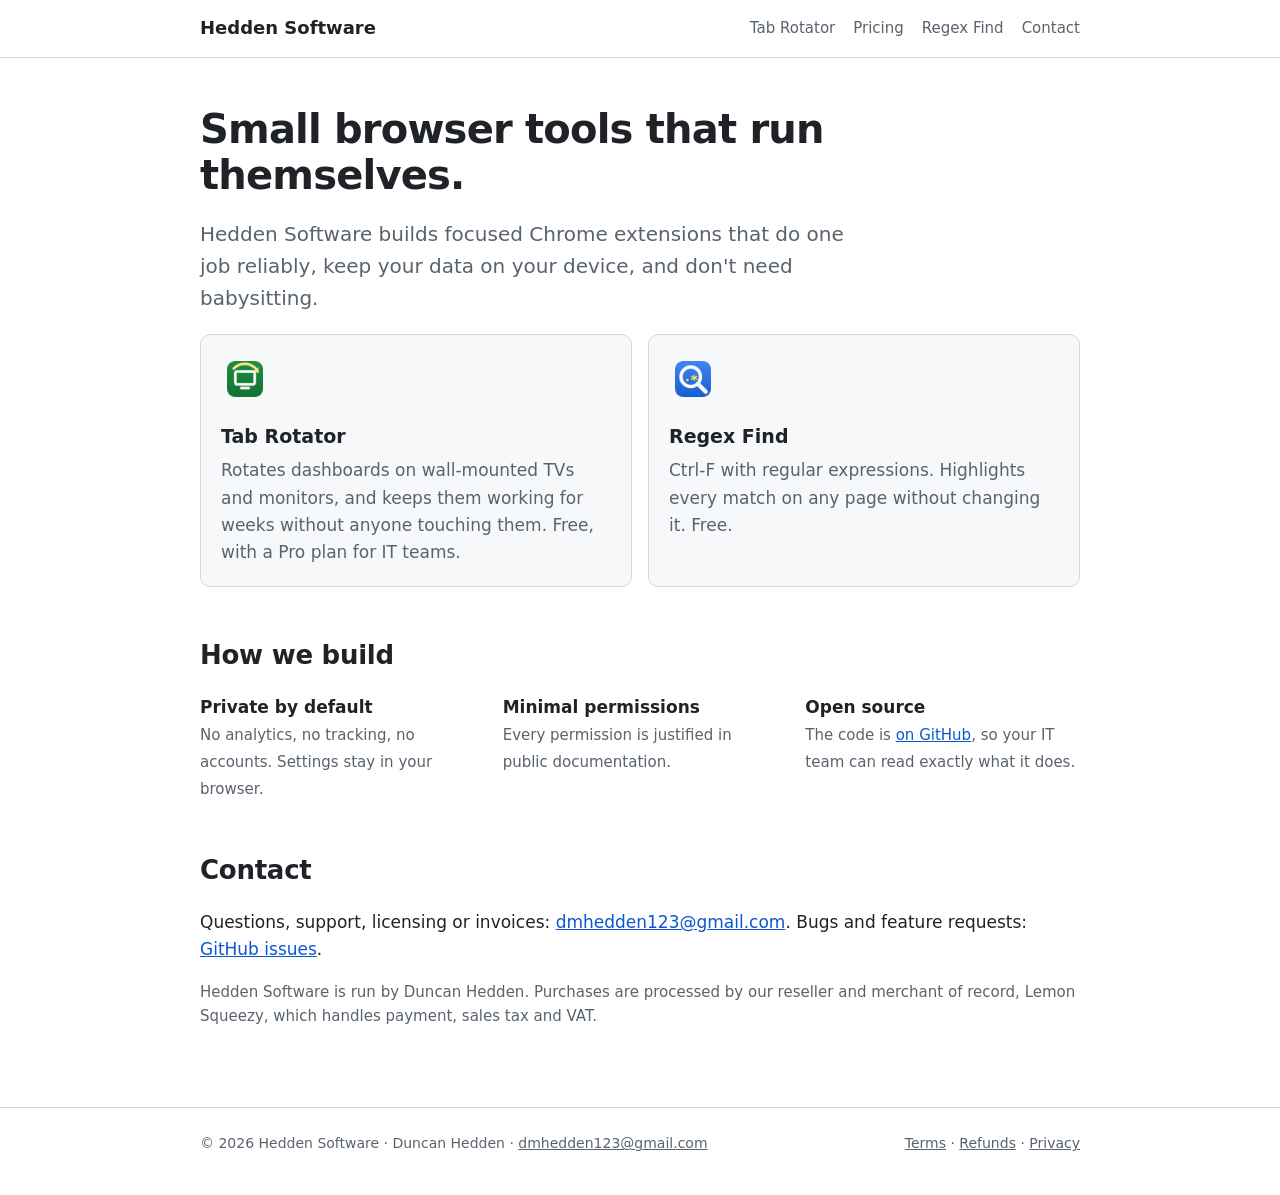
==== index.html @ 92c600c0 "feat: Hedden Software site with Tab Rotator product, pricing and policies Co-Authored-By: Claude Opu" ====
<!doctype html>
<html lang="en">
<head>
  <meta charset="utf-8">
  <meta name="viewport" content="width=device-width, initial-scale=1">
  <title>Hedden Software – browser extensions that just work</title>
  <meta name="description" content="Hedden Software makes small, private browser extensions: Tab Rotator for unattended dashboard screens, and Regex Find.">
  <link rel="icon" href="assets/tab-rotator.png">
  <link rel="stylesheet" href="style.css">
</head>
<body>
<header class="site"><div class="wrap">
  <a class="brand" href="index.html">Hedden Software</a>
  <nav><a href="tab-rotator.html">Tab Rotator</a><a href="tab-rotator.html#pricing">Pricing</a><a href="index.html#regex-find">Regex Find</a><a href="index.html#contact">Contact</a></nav>
</div></header>
<main><div class="wrap">
<h1>Small browser tools that run themselves.</h1>
<p class="lede">Hedden Software builds focused Chrome extensions that do one job reliably, keep your data on your device, and don't need babysitting.</p>

<div class="cards">
  <a class="card" href="tab-rotator.html" style="text-decoration:none;color:inherit">
    <img src="assets/tab-rotator.png" alt="">
    <h3>Tab Rotator</h3>
    <p>Rotates dashboards on wall-mounted TVs and monitors, and keeps them working for weeks without anyone touching them. Free, with a Pro plan for IT teams.</p>
  </a>
  <div class="card" id="regex-find">
    <img src="assets/regex-find.png" alt="">
    <h3>Regex Find</h3>
    <p>Ctrl-F with regular expressions. Highlights every match on any page without changing it. Free.</p>
  </div>
</div>

<h2>How we build</h2>
<ul class="features">
  <li><strong>Private by default</strong><span>No analytics, no tracking, no accounts. Settings stay in your browser.</span></li>
  <li><strong>Minimal permissions</strong><span>Every permission is justified in public documentation.</span></li>
  <li><strong>Open source</strong><span>The code is <a href="https://github.com/DuncanHedden/-chrome-extensions">on GitHub</a>, so your IT team can read exactly what it does.</span></li>
</ul>

<h2 id="contact">Contact</h2>
<p>Questions, support, licensing or invoices: <a href="mailto:dmhedden123@gmail.com">dmhedden123@gmail.com</a>. Bugs and feature requests: <a href="https://github.com/DuncanHedden/-chrome-extensions/issues">GitHub issues</a>.</p>
<p class="note">Hedden Software is run by Duncan Hedden. Purchases are processed by our reseller and merchant of record, Lemon Squeezy, which handles payment, sales tax and VAT.</p>
</div></main>
<footer class="site"><div class="wrap">
  <span>© 2026 Hedden Software · Duncan Hedden · <a href="mailto:dmhedden123@gmail.com">dmhedden123@gmail.com</a></span>
  <span><a href="terms.html">Terms</a> · <a href="refunds.html">Refunds</a> · <a href="privacy.html">Privacy</a></span>
</div></footer>
</body>
</html>
---- style.css ----
:root {
  --bg: #ffffff; --fg: #1f2328; --muted: #59636e; --border: #d1d9e0; --panel: #f6f8fa;
  --accent: #137333; --accent-fg: #ffffff; --link: #0b57d0;
  font: 17px/1.6 system-ui, -apple-system, "Segoe UI", Roboto, sans-serif;
}
@media (prefers-color-scheme: dark) {
  :root { --bg: #0d1117; --fg: #e6edf3; --muted: #9198a1; --border: #30363d; --panel: #151b23; --accent: #3fb950; --accent-fg: #0d1117; --link: #6cb6ff; }
}
* { box-sizing: border-box; }
body { margin: 0; background: var(--bg); color: var(--fg); }
a { color: var(--link); }
.wrap { max-width: 920px; margin: 0 auto; padding: 0 20px; }
header.site { border-bottom: 1px solid var(--border); }
header.site .wrap { display: flex; align-items: center; justify-content: space-between; gap: 16px; padding-top: 14px; padding-bottom: 14px; flex-wrap: wrap; }
header.site .brand { font-weight: 700; color: var(--fg); text-decoration: none; font-size: 18px; }
header.site nav { display: flex; gap: 18px; flex-wrap: wrap; }
header.site nav a { color: var(--muted); text-decoration: none; font-size: 15px; }
header.site nav a:hover { color: var(--fg); }
main { padding: 48px 0 64px; }
h1 { font-size: 40px; line-height: 1.15; margin: 0 0 16px; letter-spacing: -0.02em; }
h2 { font-size: 26px; margin: 48px 0 12px; letter-spacing: -0.01em; }
h3 { font-size: 19px; margin: 24px 0 6px; }
.lede { font-size: 20px; color: var(--muted); max-width: 680px; }
.hero { display: flex; gap: 28px; align-items: center; }
.hero img { width: 96px; height: 96px; flex: none; }
@media (max-width: 640px) { .hero { flex-direction: column; align-items: flex-start; } h1 { font-size: 32px; } }
.cards { display: grid; grid-template-columns: repeat(auto-fit, minmax(260px, 1fr)); gap: 16px; margin-top: 20px; }
.card { border: 1px solid var(--border); border-radius: 10px; padding: 20px; background: var(--panel); }
.card img { width: 48px; height: 48px; }
.card h3 { margin-top: 10px; }
.card p { margin: 6px 0 0; color: var(--muted); }
.features { display: grid; grid-template-columns: repeat(auto-fit, minmax(240px, 1fr)); gap: 12px 28px; padding: 0; list-style: none; }
.features li strong { display: block; }
.features li span { color: var(--muted); font-size: 15px; }
table.compare { width: 100%; border-collapse: collapse; margin-top: 12px; font-size: 15px; }
table.compare th, table.compare td { text-align: left; padding: 10px 12px; border-bottom: 1px solid var(--border); vertical-align: top; }
table.compare th { background: var(--panel); }
table.compare td:not(:first-child), table.compare th:not(:first-child) { text-align: center; width: 120px; }
.prices { display: grid; grid-template-columns: repeat(auto-fit, minmax(200px, 1fr)); gap: 16px; margin-top: 16px; }
.price { border: 1px solid var(--border); border-radius: 10px; padding: 20px; }
.price .amount { font-size: 34px; font-weight: 700; }
.price .per { color: var(--muted); font-size: 15px; }
.price.featured { border: 2px solid var(--accent); }
.button { display: inline-block; padding: 10px 18px; border-radius: 8px; background: var(--accent); color: var(--accent-fg); font-weight: 600; text-decoration: none; }
.button.secondary { background: transparent; color: var(--fg); border: 1px solid var(--border); }
.note { color: var(--muted); font-size: 15px; }
.shot { width: 100%; height: auto; border: 1px solid var(--border); border-radius: 10px; margin-top: 16px; }
.legal h2 { font-size: 21px; margin-top: 32px; }
.legal p, .legal li { max-width: 760px; }
footer.site { border-top: 1px solid var(--border); padding: 24px 0 40px; color: var(--muted); font-size: 14px; }
footer.site .wrap { display: flex; justify-content: space-between; gap: 16px; flex-wrap: wrap; }
footer.site a { color: var(--muted); }
code { font: 14px ui-monospace, SFMono-Regular, Menlo, Consolas, monospace; background: var(--panel); padding: 1px 5px; border-radius: 4px; }
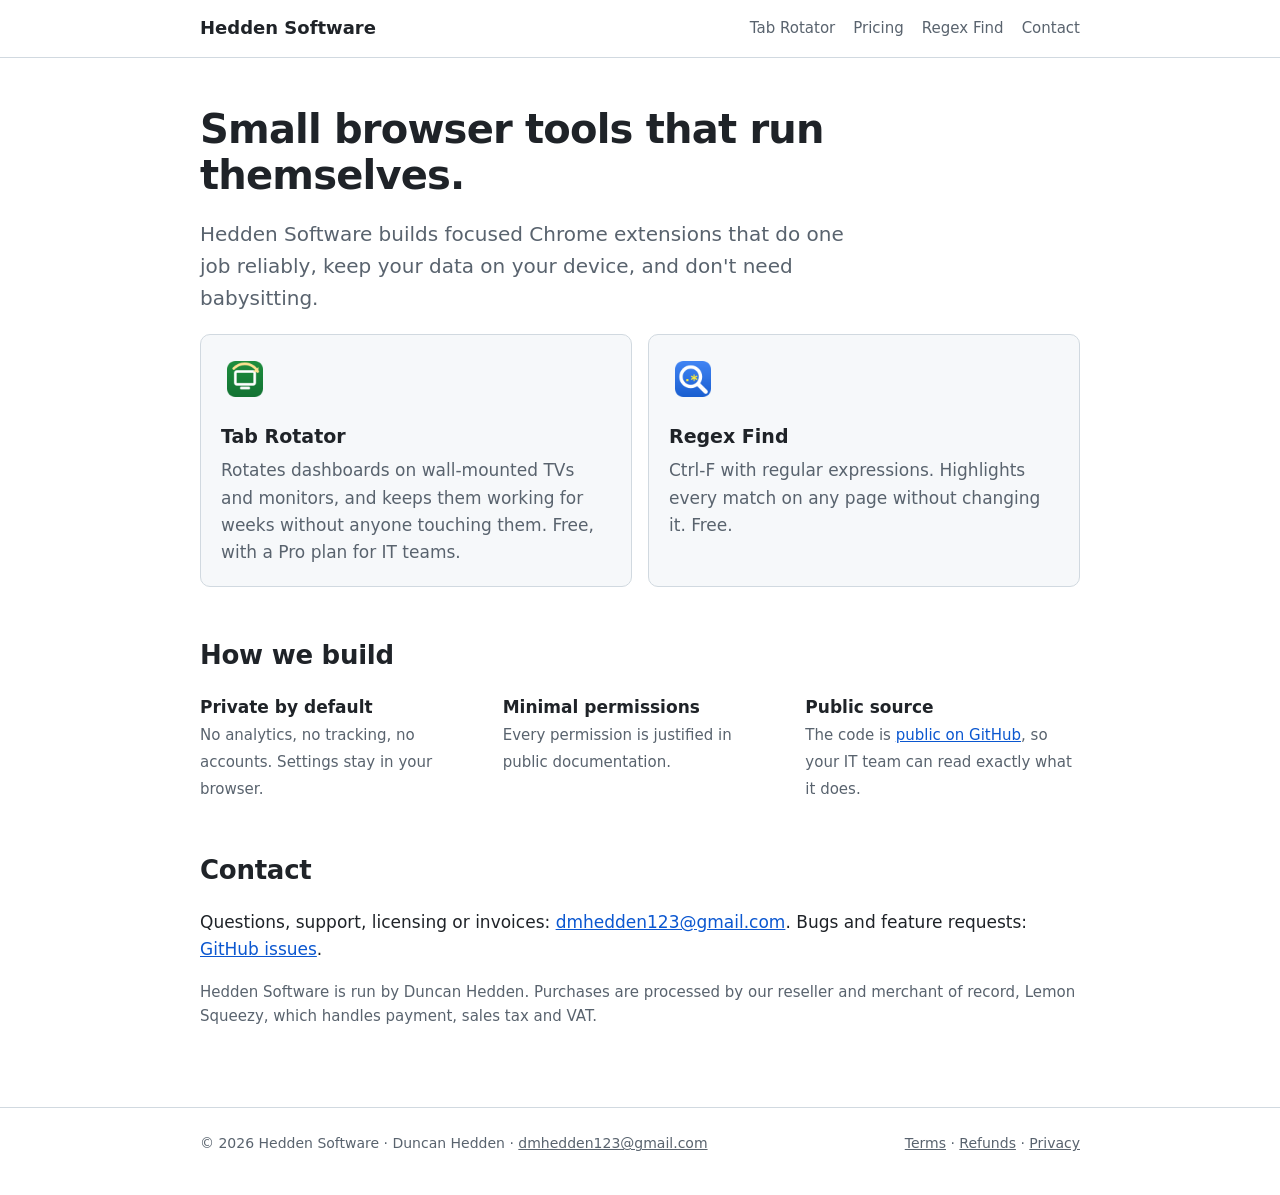
==== commit 6d38bc02: "fix: accurate wording for source availability and yearly savings Co-Authored-By: Claude Opus 5.5 <no" ====
--- a/index.html
+++ b/index.html
@@ -34,7 +34,7 @@
 <ul class="features">
   <li><strong>Private by default</strong><span>No analytics, no tracking, no accounts. Settings stay in your browser.</span></li>
   <li><strong>Minimal permissions</strong><span>Every permission is justified in public documentation.</span></li>
-  <li><strong>Open source</strong><span>The code is <a href="https://github.com/DuncanHedden/-chrome-extensions">on GitHub</a>, so your IT team can read exactly what it does.</span></li>
+  <li><strong>Public source</strong><span>The code is <a href="https://github.com/DuncanHedden/-chrome-extensions">public on GitHub</a>, so your IT team can read exactly what it does.</span></li>
 </ul>
 
 <h2 id="contact">Contact</h2>
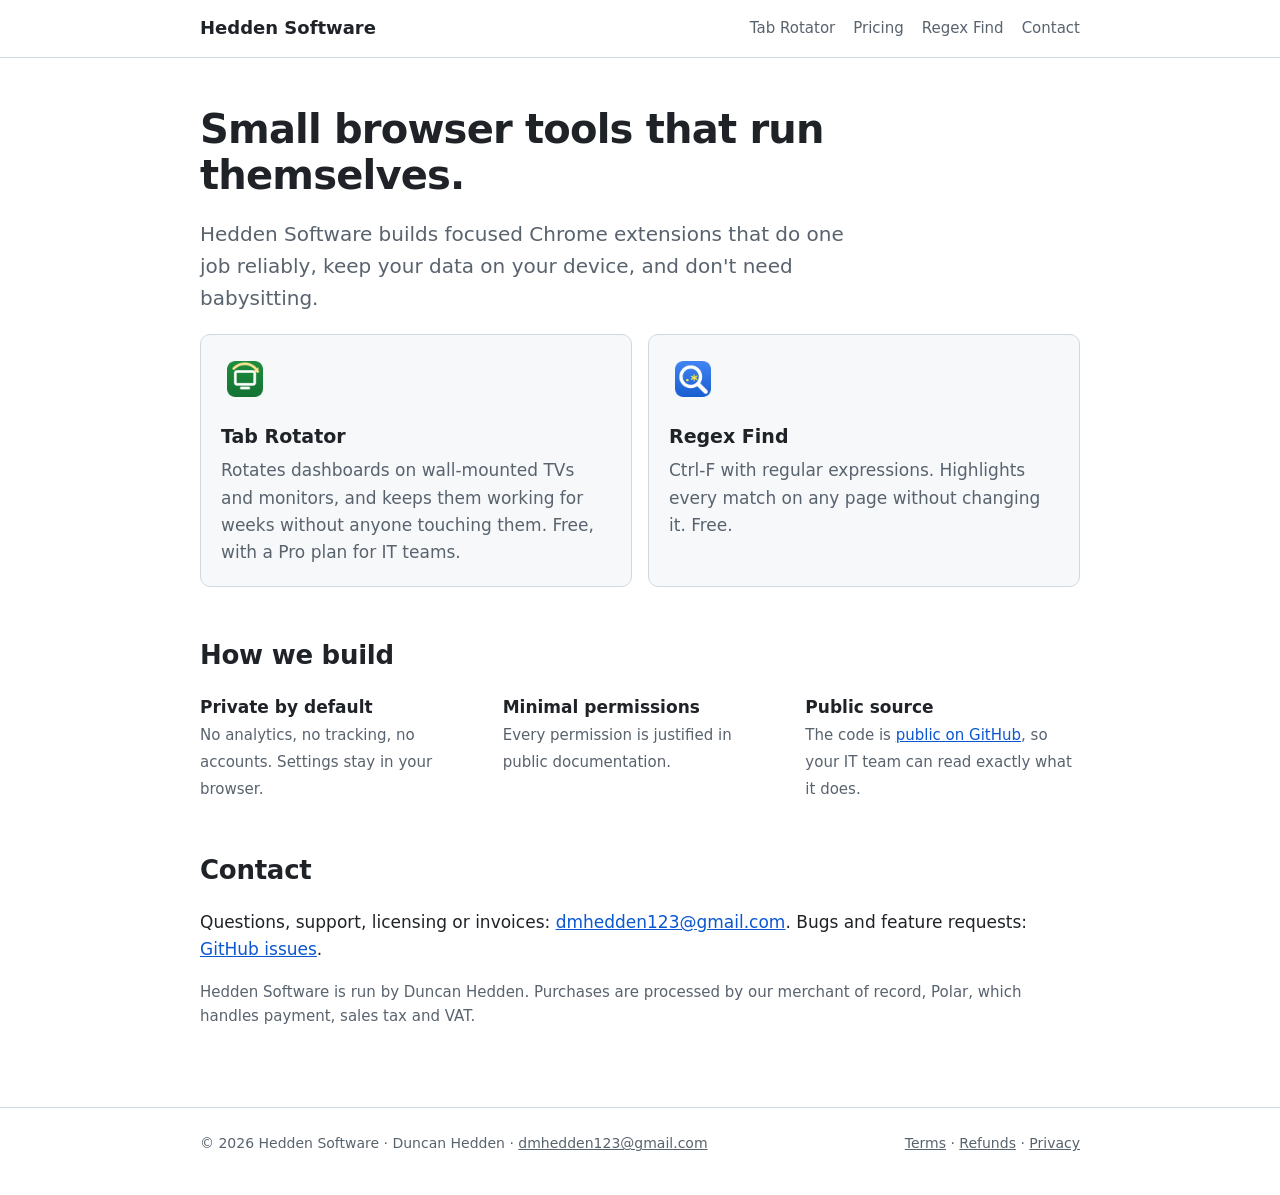
==== commit dc2191cf: "chore: Polar is now the merchant of record Co-Authored-By: Claude Opus 5.5 <noreply@anthropic.com>" ====
--- a/index.html
+++ b/index.html
@@ -39,7 +39,7 @@
 
 <h2 id="contact">Contact</h2>
 <p>Questions, support, licensing or invoices: <a href="mailto:dmhedden123@gmail.com">dmhedden123@gmail.com</a>. Bugs and feature requests: <a href="https://github.com/DuncanHedden/-chrome-extensions/issues">GitHub issues</a>.</p>
-<p class="note">Hedden Software is run by Duncan Hedden. Purchases are processed by our reseller and merchant of record, Lemon Squeezy, which handles payment, sales tax and VAT.</p>
+<p class="note">Hedden Software is run by Duncan Hedden. Purchases are processed by our merchant of record, Polar, which handles payment, sales tax and VAT.</p>
 </div></main>
 <footer class="site"><div class="wrap">
   <span>© 2026 Hedden Software · Duncan Hedden · <a href="mailto:dmhedden123@gmail.com">dmhedden123@gmail.com</a></span>
